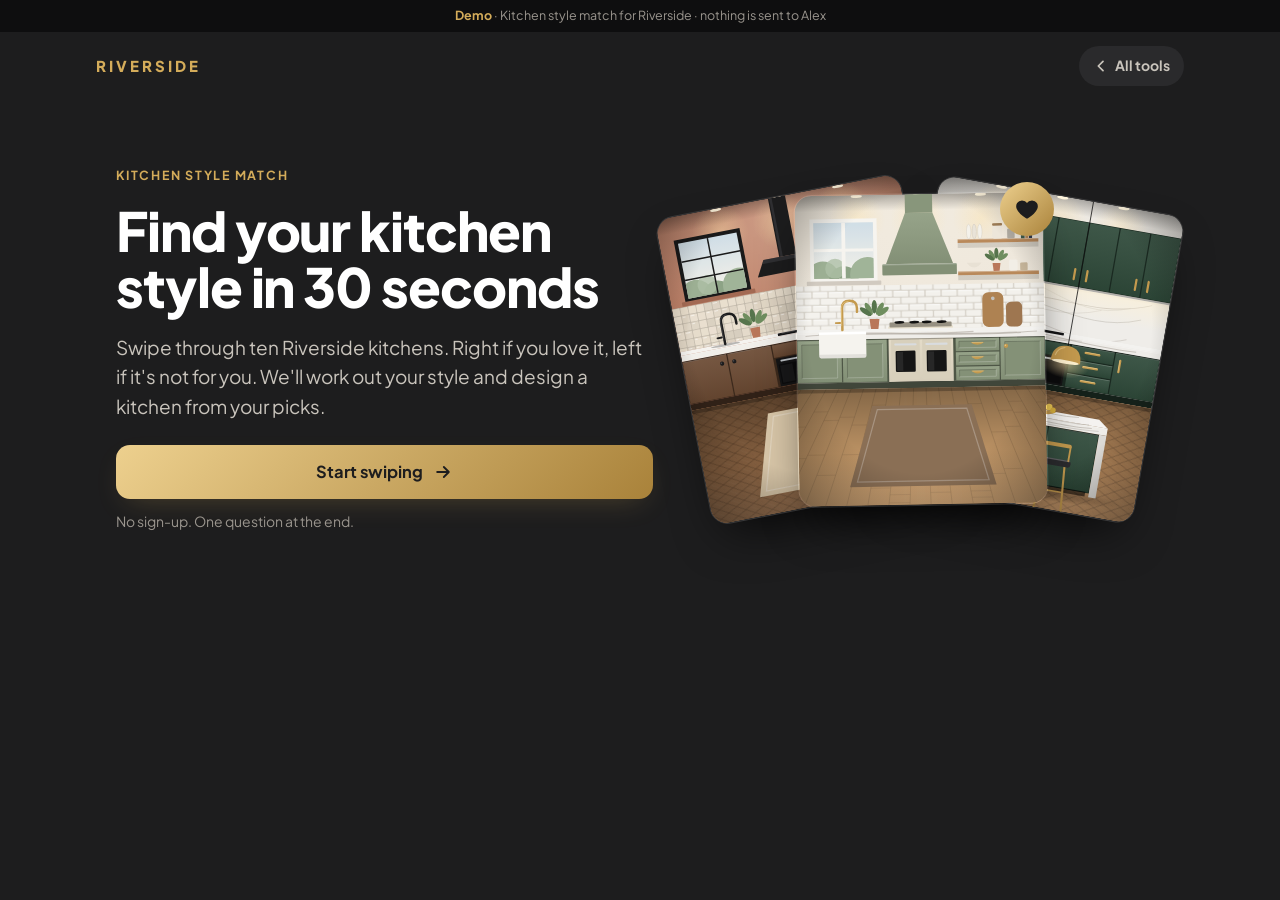
==== kitchen/index.html @ 4097a1e4 "Add Riverside playground: three demo tools - Kitchen style match: swipe ten illustrated kitchens, ge" ====
<!doctype html>
<html lang="en-GB">
<head>
<meta charset="utf-8">
<meta name="viewport" content="width=device-width,initial-scale=1,viewport-fit=cover">
<meta name="robots" content="noindex,nofollow">
<meta name="theme-color" content="#1D1D1E">
<title>Kitchen style match · Riverside</title>
<meta name="description" content="Swipe through ten Riverside kitchens and find your kitchen style in 30 seconds.">
<link rel="preconnect" href="https://fonts.googleapis.com">
<link rel="preconnect" href="https://fonts.gstatic.com" crossorigin>
<link rel="stylesheet" href="https://fonts.googleapis.com/css2?family=Plus+Jakarta+Sans:wght@400;500;600;700;800&display=swap">
<link rel="stylesheet" href="../assets/riverside.css">
<style>
/* Intro */
.k-intro{display:grid;gap:26px;align-items:center;padding:8px 16px 48px;max-width:1080px;margin:0 auto}
.k-intro-copy{display:flex;flex-direction:column;gap:6px}
.k-intro-copy .rv-btn{margin-top:18px}
.k-fan{position:relative;height:clamp(250px,62vw,420px);display:grid;place-items:center}
.k-fan .k-mini{position:absolute;width:clamp(150px,40vw,250px);aspect-ratio:4/5;border-radius:18px;overflow:hidden;box-shadow:0 24px 50px -18px rgba(0,0,0,.8);border:1px solid var(--rv-line)}
.k-fan .k-mini svg{width:100%;height:100%}
.k-fan .k-mini:nth-child(1){transform:translateX(-46%) rotate(-11deg);animation:k-float 6s ease-in-out infinite}
.k-fan .k-mini:nth-child(2){transform:translateX(46%) rotate(10deg);animation:k-float 6s -2s ease-in-out infinite}
.k-fan .k-mini:nth-child(3){transform:rotate(-1deg);z-index:2;animation:k-float 6s -4s ease-in-out infinite}
.k-fan .k-heart{position:absolute;z-index:3;right:calc(50% - clamp(75px,20vw,125px) - 8px);top:10%;width:54px;height:54px;border-radius:50%;display:grid;place-items:center;
  background:linear-gradient(135deg,var(--rv-gold-hi),var(--rv-gold-deep));color:var(--rv-on-gold);animation:rv-pulse 2.2s infinite}
@keyframes k-float{0%,100%{translate:0 0}50%{translate:0 -8px}}
@media (min-width:860px){.k-intro{grid-template-columns:1.05fr .95fr;padding-top:40px}.k-intro-copy{order:-1}.k-intro-copy .rv-btn{align-self:flex-start;min-width:240px}}

/* Swipe */
.k-swipe{display:flex;flex-direction:column;align-items:center;gap:14px;padding:4px 16px 28px}
.k-progress{width:var(--k-w);display:flex;align-items:center;gap:12px;font-size:14px;font-weight:700;color:var(--rv-ink)}
.k-bar{flex:1;height:6px;border-radius:99px;background:var(--rv-wash);overflow:hidden}
.k-bar i{display:block;height:100%;background:linear-gradient(90deg,var(--rv-gold-deep),var(--rv-gold-hi));border-radius:99px;transition:width .35s}
.k-undo{width:40px;height:40px;border-radius:50%;border:0;background:var(--rv-wash);color:var(--rv-body);display:grid;place-items:center;cursor:pointer}
.k-undo[disabled]{opacity:.35;cursor:default}
.k-stack{--k-w:min(380px,calc(100vw - 32px),calc((100vh - 330px) * .8));position:relative;width:var(--k-w);aspect-ratio:4/5;min-width:220px}
.k-swipe{--k-w:min(380px,calc(100vw - 32px),calc((100vh - 330px) * .8))}
.k-card{position:absolute;inset:0;border-radius:24px;overflow:hidden;background:#000;box-shadow:0 30px 60px -24px rgba(0,0,0,.85);border:1px solid var(--rv-line);
  touch-action:none;user-select:none;-webkit-user-select:none;cursor:grab;will-change:transform}
.k-card:active{cursor:grabbing}
.k-card.next{transform:scale(.94) translateY(14px);filter:brightness(.7);pointer-events:none}
.k-card .k-art,.k-card .k-art svg,.k-card .k-art img{width:100%;height:100%;object-fit:cover}
.k-cap{position:absolute;left:0;right:0;bottom:0;padding:60px 18px 18px;background:linear-gradient(180deg,rgba(15,15,16,0),rgba(15,15,16,.92) 55%);display:flex;flex-direction:column;gap:8px}
.k-cap h3{font-size:clamp(19px,5vw,23px)}
.k-cap .rv-row{gap:6px}
.k-cap .rv-chip{background:rgba(255,255,255,.12);color:#F2EEE8;font-size:12px;padding:4px 9px}
.k-stamp{position:absolute;top:22px;padding:7px 14px;border-radius:10px;font-weight:800;font-size:20px;letter-spacing:.06em;text-transform:uppercase;opacity:0;pointer-events:none;border:3px solid}
.k-stamp.love{left:18px;color:var(--rv-gold-hi);border-color:var(--rv-gold-hi);transform:rotate(-10deg);background:rgba(29,29,30,.55)}
.k-stamp.nope{right:18px;color:#F2EEE8;border-color:#F2EEE8;transform:rotate(10deg);background:rgba(29,29,30,.55)}
.k-actions{display:flex;gap:28px;align-items:center;justify-content:center}
.k-round{width:68px;height:68px;border-radius:50%;border:0;cursor:pointer;display:grid;place-items:center;transition:transform .15s;-webkit-tap-highlight-color:transparent}
.k-round:active{transform:scale(.92)}
.k-round.nope{background:var(--rv-wash);color:#F2EEE8;box-shadow:inset 0 0 0 1px var(--rv-line)}
.k-round.love{width:78px;height:78px;background:linear-gradient(135deg,var(--rv-gold-hi),var(--rv-gold-deep));color:var(--rv-on-gold);box-shadow:0 14px 30px -10px var(--rv-glow)}
.k-round svg{width:30px;height:30px}
.k-hint{text-align:center}

/* Building */
.k-build{display:flex;flex-direction:column;align-items:center;gap:22px;padding:40px 16px 60px;text-align:center}
.k-board{display:grid;grid-template-columns:repeat(3,minmax(0,1fr));gap:8px;width:min(360px,100%)}
.k-board div{aspect-ratio:4/5;border-radius:12px;overflow:hidden;animation:k-pop .5s cubic-bezier(.2,1.4,.4,1) both}
.k-board svg{width:100%;height:100%}
@keyframes k-pop{from{opacity:0;transform:translateY(40px) scale(.6) rotate(-6deg)}to{opacity:1;transform:none}}
.k-build-msg{font-weight:700;color:var(--rv-ink);font-size:18px;min-height:28px}

/* Result */
.k-result{padding:6px 16px 60px;max-width:1120px;margin:0 auto}
.k-res-grid{display:grid;grid-template-columns:minmax(0,1fr);gap:24px}
.k-hero{position:relative;border-radius:24px;overflow:hidden;border:1px solid var(--rv-line-gold);box-shadow:0 30px 70px -30px rgba(212,172,90,.35);aspect-ratio:4/5;max-height:72vh;margin:0 auto;width:100%}
.k-hero-art{position:absolute;inset:0;animation:k-wipe 1.4s cubic-bezier(.6,0,.2,1) both}
.k-hero-art svg{width:100%;height:100%}
.k-hero::after{content:"";position:absolute;top:0;bottom:0;width:3px;background:var(--rv-gold-hi);box-shadow:0 0 24px 6px rgba(237,208,142,.6);animation:k-sweep 1.4s cubic-bezier(.6,0,.2,1) both;pointer-events:none}
@keyframes k-wipe{from{clip-path:inset(0 100% 0 0)}to{clip-path:inset(0 0 0 0)}}
@keyframes k-sweep{from{left:0;opacity:1}90%{opacity:1}to{left:100%;opacity:0}}
.k-hero-tag{position:absolute;left:14px;top:14px;z-index:2;font-size:12.5px;font-weight:800;letter-spacing:.06em;color:var(--rv-on-gold);background:var(--rv-gold);padding:6px 11px;border-radius:999px}
.k-res-body{display:flex;flex-direction:column;gap:20px;min-width:0}
.k-res-body h1{margin:4px 0 0}
.k-twist{color:var(--rv-gold-hi);font-weight:700;font-size:17px;margin-top:-4px}
.k-match{display:flex;flex-direction:column;gap:10px}
.k-match-row{display:grid;grid-template-columns:minmax(0,1fr) 46px;gap:4px 12px;align-items:center;font-size:14.5px;font-weight:700;color:var(--rv-ink)}
.k-match-row span:last-child{text-align:right;color:var(--rv-gold-hi)}
.k-match-row .k-track{grid-column:1/-1;height:8px;border-radius:99px;background:var(--rv-wash);overflow:hidden}
.k-match-row .k-track i{display:block;height:100%;width:0;border-radius:99px;background:linear-gradient(90deg,var(--rv-gold-deep),var(--rv-gold-hi));transition:width 1s cubic-bezier(.2,.8,.2,1)}
.k-match-row:not(:first-child) .k-track i{background:#5A564F}
.k-dna{display:flex;flex-direction:column;gap:16px}
.k-swatches{display:grid;grid-template-columns:repeat(4,minmax(0,1fr));gap:8px}
.k-sw{display:flex;flex-direction:column;gap:6px;font-size:12.5px;font-weight:700;color:var(--rv-body);min-width:0}
.k-sw i{display:block;aspect-ratio:1;border-radius:14px;border:1px solid rgba(255,255,255,.18);box-shadow:inset 0 -10px 20px rgba(0,0,0,.15)}
.k-sw span{overflow-wrap:anywhere;line-height:1.25}
.k-spec{display:grid;gap:0;border-top:1px solid var(--rv-line)}
.k-spec div{display:grid;grid-template-columns:92px minmax(0,1fr);gap:12px;padding:11px 0;border-bottom:1px solid var(--rv-line);font-size:15px}
.k-spec b{color:var(--rv-muted);font-weight:700;font-size:13px;letter-spacing:.06em;text-transform:uppercase;padding-top:2px}
.k-spec span{color:var(--rv-ink);font-weight:600}
.k-loved{display:flex;gap:8px;overflow-x:auto;padding-bottom:4px;scrollbar-width:none}
.k-loved div{flex:none;width:72px;aspect-ratio:4/5;border-radius:10px;overflow:hidden;border:1px solid var(--rv-line)}
.k-loved svg{width:100%;height:100%}
.k-label{font-size:12.5px;font-weight:700;letter-spacing:.12em;text-transform:uppercase;color:var(--rv-muted)}
.k-size{display:flex;flex-direction:column;gap:14px;border-color:var(--rv-line-gold)}
.k-size .rv-tile{flex-direction:row;align-items:center;gap:12px}
.k-size .rv-tile svg{flex:none;width:38px;height:38px;color:var(--rv-gold)}
.k-size .rv-tile div{display:flex;flex-direction:column;min-width:0}
.k-price{display:flex;flex-direction:column;gap:6px;padding:16px;border-radius:16px;background:var(--rv-panel);animation:rv-in .45s both}
.k-price .rv-btn{margin-top:10px}
@media (min-width:900px){
  .k-res-grid{grid-template-columns:minmax(0,1fr) minmax(0,1fr);align-items:start;gap:40px}
  .k-hero{position:sticky;top:20px;max-height:none}
}
</style>
</head>
<body>
<div class="rv-demo"><b>Demo</b> · Kitchen style match for Riverside · nothing is sent to Alex</div>
<header class="rv-top" id="top"></header>
<main id="app" aria-live="polite"></main>
<p class="rv-sr" id="announce" aria-live="assertive"></p>
<script src="../assets/riverside.js"></script>
<script src="../assets/kitchen-art.js"></script>
<script src="app.js"></script>
</body>
</html>
---- assets/riverside.css ----
/* Riverside playground: shared look for every demo tool.
   Same family as the bathroom visualiser: Riverside black (#1D1D1E, the logo background)
   with Riverside Bathrooms & Interiors gold (#D4AC5A). */
:root{
  --rv-ink:#FFFFFF; --rv-body:#C9C4BC; --rv-muted:#9A958E;
  --rv-gold:#D4AC5A; --rv-gold-deep:#A9823A; --rv-gold-hi:#EDD08E; --rv-on-gold:#1D1D1E;
  --rv-char:#1D1D1E; --rv-panel:#151516; --rv-card:#242426; --rv-wash:#2A2A2C; --rv-raise:#323235;
  --rv-hover:#2F2B23; --rv-line:rgba(255,255,255,.12); --rv-line-gold:rgba(212,172,90,.45); --rv-glow:rgba(212,172,90,.3);
  --rv-ok:#3FA66B; --rv-amber:#E0A33A; --rv-copper:#E2704F; --rv-err:#FF8A80;
  --rv-radius:22px;
  color-scheme:dark;
}
*,*::before,*::after{box-sizing:border-box}
html{-webkit-text-size-adjust:100%;background:var(--rv-char)}
body{margin:0;min-height:100vh;background:var(--rv-char);color:var(--rv-body);
  font:400 17px/1.55 "Plus Jakarta Sans",system-ui,-apple-system,"Segoe UI",Roboto,sans-serif;
  -webkit-font-smoothing:antialiased;overflow-x:hidden}
img,svg{display:block;max-width:100%}
button,input{font:inherit;color:inherit}
a{color:var(--rv-gold)}
:focus-visible{outline:2px solid var(--rv-gold-hi);outline-offset:3px;border-radius:8px}
[hidden]{display:none!important}
.rv-sr{position:absolute!important;width:1px;height:1px;overflow:hidden;clip:rect(0 0 0 0);white-space:nowrap}

/* Demo strip and header */
.rv-demo{background:#0E0E0F;color:var(--rv-muted);font-size:12.5px;line-height:1.4;text-align:center;padding:7px 16px}
.rv-demo b{color:var(--rv-gold);font-weight:700}
.rv-top{display:flex;align-items:center;justify-content:space-between;gap:12px;padding:14px 16px;max-width:1120px;margin:0 auto}
.rv-brand{display:flex;align-items:center;gap:10px;text-decoration:none;min-width:0}
.rv-logo{height:40px;width:auto;filter:url(#rv-gold)}
.rv-wordmark{font-weight:800;letter-spacing:.2em;color:var(--rv-gold);font-size:15px;white-space:nowrap}
.rv-back{display:inline-flex;align-items:center;gap:6px;font-size:14px;font-weight:700;color:var(--rv-body);text-decoration:none;
  padding:9px 14px;border-radius:999px;background:var(--rv-wash);white-space:nowrap;min-height:40px}
.rv-back:hover{color:var(--rv-ink)}
.rv-wrap{max-width:1120px;margin:0 auto;padding:0 16px}
.rv-narrow{max-width:620px;margin:0 auto;padding:0 16px}

/* Type */
.rv-eyebrow{display:inline-block;font-size:12.5px;font-weight:700;letter-spacing:.14em;text-transform:uppercase;color:var(--rv-gold)}
h1{font-size:clamp(31px,6.4vw,54px);line-height:1.05;letter-spacing:-.02em;color:var(--rv-ink);margin:10px 0 12px;font-weight:800;text-wrap:balance}
h2{font-size:clamp(23px,4.2vw,32px);line-height:1.15;letter-spacing:-.01em;color:var(--rv-ink);margin:0;font-weight:800;text-wrap:balance}
h3{font-size:18px;line-height:1.3;color:var(--rv-ink);margin:0;font-weight:700}
p{margin:0}
.rv-lead{font-size:clamp(16px,2.3vw,19px);color:var(--rv-body);max-width:560px;text-wrap:pretty}
.rv-small{font-size:14px;color:var(--rv-muted)}
.rv-gold{color:var(--rv-gold)}

/* Buttons */
.rv-btn{display:inline-flex;align-items:center;justify-content:center;gap:10px;border:0;cursor:pointer;text-decoration:none;
  font-weight:700;font-size:16.5px;line-height:1.1;padding:16px 26px;min-height:54px;border-radius:14px;
  background:linear-gradient(135deg,var(--rv-gold-hi),var(--rv-gold-deep));color:var(--rv-on-gold);
  box-shadow:0 10px 30px -12px var(--rv-glow);transition:transform .15s,box-shadow .15s,filter .15s;-webkit-tap-highlight-color:transparent}
.rv-btn:hover{filter:brightness(1.06);box-shadow:0 14px 34px -12px rgba(212,172,90,.55)}
.rv-btn:active{transform:scale(.98)}
.rv-btn.ghost{background:var(--rv-wash);color:var(--rv-ink);box-shadow:inset 0 0 0 1px var(--rv-line)}
.rv-btn.ghost:hover{box-shadow:inset 0 0 0 1px var(--rv-line-gold)}
.rv-btn.block{width:100%}
.rv-btn[disabled]{opacity:.45;cursor:not-allowed;filter:none}
.rv-btn svg{width:20px;height:20px;flex:none}
.rv-link{background:none;border:0;color:var(--rv-body);text-decoration:underline;text-underline-offset:3px;cursor:pointer;font-weight:600;padding:10px 6px;font-size:15px}
.rv-link:hover{color:var(--rv-ink)}

/* Cards, tiles, chips */
.rv-card{background:var(--rv-card);border:1px solid var(--rv-line);border-radius:var(--rv-radius);padding:clamp(18px,4vw,28px)}
.rv-tiles{display:grid;grid-template-columns:repeat(2,minmax(0,1fr));gap:10px}
.rv-tile{appearance:none;border:1px solid var(--rv-line);background:var(--rv-wash);border-radius:16px;padding:14px;text-align:left;cursor:pointer;
  display:flex;flex-direction:column;gap:3px;color:var(--rv-ink);min-height:44px;transition:border-color .15s,background .15s,transform .15s;-webkit-tap-highlight-color:transparent}
.rv-tile:hover{border-color:var(--rv-line-gold)}
.rv-tile:active{transform:scale(.98)}
.rv-tile b{font-size:16px}
.rv-tile small{color:var(--rv-muted);font-size:13.5px;line-height:1.35}
.rv-tile[aria-pressed="true"]{border-color:var(--rv-gold);box-shadow:inset 0 0 0 1px var(--rv-gold);background:var(--rv-hover)}
.rv-chip{display:inline-flex;align-items:center;gap:6px;font-size:13px;font-weight:700;padding:5px 11px;border-radius:999px;background:var(--rv-wash);color:var(--rv-body);white-space:nowrap}
.rv-chip.gold{background:rgba(212,172,90,.16);color:var(--rv-gold-hi)}
.rv-price{font-size:clamp(27px,5.4vw,36px);font-weight:800;color:var(--rv-ink);letter-spacing:-.01em;line-height:1.1}
.rv-divider{height:1px;background:var(--rv-line);border:0;margin:0}

/* Screens fade in */
.rv-screen{animation:rv-in .45s cubic-bezier(.2,.8,.2,1) both}
@keyframes rv-in{from{opacity:0;transform:translateY(14px)}to{opacity:1;transform:none}}
@keyframes rv-up{from{transform:translateY(40px);opacity:0}to{transform:none;opacity:1}}
@keyframes rv-pulse{0%{box-shadow:0 0 0 0 rgba(212,172,90,.55)}70%{box-shadow:0 0 0 14px rgba(212,172,90,0)}100%{box-shadow:0 0 0 0 rgba(212,172,90,0)}}

/* Bottom sheet (details form and what Alex receives) */
.rv-sheet{position:fixed;inset:0;z-index:60;display:flex;align-items:flex-end;justify-content:center;background:rgba(0,0,0,.62);
  -webkit-backdrop-filter:blur(4px);backdrop-filter:blur(4px)}
.rv-sheet-panel{position:relative;width:min(600px,100%);max-height:94vh;overflow:auto;overscroll-behavior:contain;background:var(--rv-card);
  border-radius:24px 24px 0 0;padding:22px 18px calc(24px + env(safe-area-inset-bottom));animation:rv-up .35s cubic-bezier(.2,.8,.2,1);
  display:flex;flex-direction:column;gap:18px}
.rv-sheet-panel>*{flex-shrink:0}
.rv-sheet-close{position:absolute;top:12px;right:12px;width:44px;height:44px;border-radius:50%;border:0;background:var(--rv-wash);cursor:pointer;display:grid;place-items:center}
.rv-sheet-close svg{width:18px;height:18px}
@media (min-width:700px){.rv-sheet{align-items:center;padding:20px}.rv-sheet-panel{border-radius:24px;padding:28px}}
.rv-recap{display:flex;flex-wrap:wrap;gap:8px}
.rv-form{display:flex;flex-direction:column;gap:12px}
.rv-field{display:flex;flex-direction:column;gap:6px}
.rv-field label{font-size:14px;font-weight:700;color:var(--rv-ink)}
.rv-field input{width:100%;font-size:16px;padding:14px 15px;border-radius:12px;border:1px solid var(--rv-line);background:#1A1A1B;color:var(--rv-ink);min-height:50px}
.rv-field input:focus{outline:none;border-color:var(--rv-gold);box-shadow:0 0 0 3px rgba(212,172,90,.2)}
.rv-field .rv-err{font-size:13.5px;color:var(--rv-err);min-height:0}
.rv-row{display:flex;flex-wrap:wrap;gap:10px;align-items:center}
.rv-row.split{justify-content:space-between}

/* What Alex receives */
.rv-thanks{display:flex;flex-direction:column;gap:8px;text-align:center;align-items:center;padding-top:8px}
.rv-tick{width:58px;height:58px;border-radius:50%;display:grid;place-items:center;background:linear-gradient(135deg,var(--rv-gold-hi),var(--rv-gold-deep));color:var(--rv-on-gold);animation:rv-pulse 1.6s 2}
.rv-tick svg{width:28px;height:28px}
.rv-pack-head{display:flex;flex-direction:column;gap:4px}
.rv-wa{background:#0B141A;border-radius:18px;padding:12px;display:flex;flex-direction:column;gap:8px}
.rv-wa-top{display:flex;align-items:center;gap:10px;color:#E9EDEF;font-size:14px;font-weight:700}
.rv-wa-av{width:32px;height:32px;border-radius:50%;background:var(--rv-char);display:grid;place-items:center;color:var(--rv-gold);font-weight:800;font-size:13px;border:1px solid var(--rv-line-gold)}
.rv-wa-bubble{align-self:flex-end;max-width:92%;background:#005C4B;color:#E9EDEF;border-radius:12px 4px 12px 12px;padding:9px 11px 6px;font-size:14.5px;line-height:1.45;white-space:pre-wrap;overflow-wrap:anywhere}
.rv-wa-time{display:block;text-align:right;font-size:11px;color:rgba(233,237,239,.6);margin-top:2px}
.rv-pack{border-radius:18px;overflow:hidden;border:1px solid var(--rv-line-gold);background:var(--rv-panel)}
.rv-pack-bar{background:linear-gradient(135deg,var(--rv-gold-hi),var(--rv-gold-deep));color:var(--rv-on-gold);padding:12px 16px;display:flex;justify-content:space-between;gap:10px;align-items:center;font-weight:800;font-size:15px}
.rv-pack-bar span{font-size:12px;font-weight:700;opacity:.8;white-space:nowrap}
.rv-pack-body{padding:16px;display:flex;flex-direction:column;gap:16px}
.rv-pack-grid{display:grid;grid-template-columns:repeat(2,minmax(0,1fr));gap:12px 16px}
.rv-pack-grid div{display:flex;flex-direction:column;gap:1px;min-width:0}
.rv-pack-grid b{font-size:11.5px;letter-spacing:.08em;text-transform:uppercase;color:var(--rv-muted);font-weight:700}
.rv-pack-grid span{font-size:15.5px;font-weight:700;color:var(--rv-ink);overflow-wrap:anywhere}
.rv-pack-list{list-style:none;margin:0;padding:0;display:flex;flex-direction:column;gap:8px}
.rv-pack-list li{display:flex;gap:10px;align-items:flex-start;font-size:15px;color:var(--rv-body)}
.rv-pack-list li::before{content:"";flex:none;width:18px;height:18px;margin-top:2px;border-radius:50%;
  background:var(--rv-gold) url("data:image/svg+xml,%3Csvg xmlns='http://www.w3.org/2000/svg' viewBox='0 0 24 24' fill='none' stroke='%231D1D1E' stroke-width='3.2' stroke-linecap='round' stroke-linejoin='round'%3E%3Cpath d='M5 12.5l4.5 4.5L19 7.5'/%3E%3C/svg%3E") center/12px no-repeat}
.rv-pack-label{font-size:12px;letter-spacing:.12em;text-transform:uppercase;color:var(--rv-gold);font-weight:700}
.rv-saving{display:flex;flex-direction:column;gap:2px;padding:12px 14px;border-radius:14px;background:rgba(63,166,107,.12);color:#BFE5CD;font-size:14px;font-weight:600;line-height:1.4}
.rv-saving small{font-size:11.5px;letter-spacing:.1em;text-transform:uppercase;font-weight:700;color:#8FD3AA}
.rv-saving b{color:#FFFFFF;font-size:21px;font-weight:800}

/* Toast */
.rv-toast{position:fixed;left:50%;bottom:calc(20px + env(safe-area-inset-bottom));transform:translateX(-50%);z-index:80;max-width:calc(100% - 32px);
  background:var(--rv-ink);color:var(--rv-char);font-weight:700;font-size:15px;padding:12px 18px;border-radius:999px;box-shadow:0 12px 30px rgba(0,0,0,.4);
  animation:rv-up .3s cubic-bezier(.2,.8,.2,1)}

/* Confetti canvas */
.rv-confetti{position:fixed;inset:0;pointer-events:none;z-index:90}

@media (prefers-reduced-motion:reduce){
  *,*::before,*::after{animation-duration:.01ms!important;animation-iteration-count:1!important;transition-duration:.01ms!important;scroll-behavior:auto!important}
}
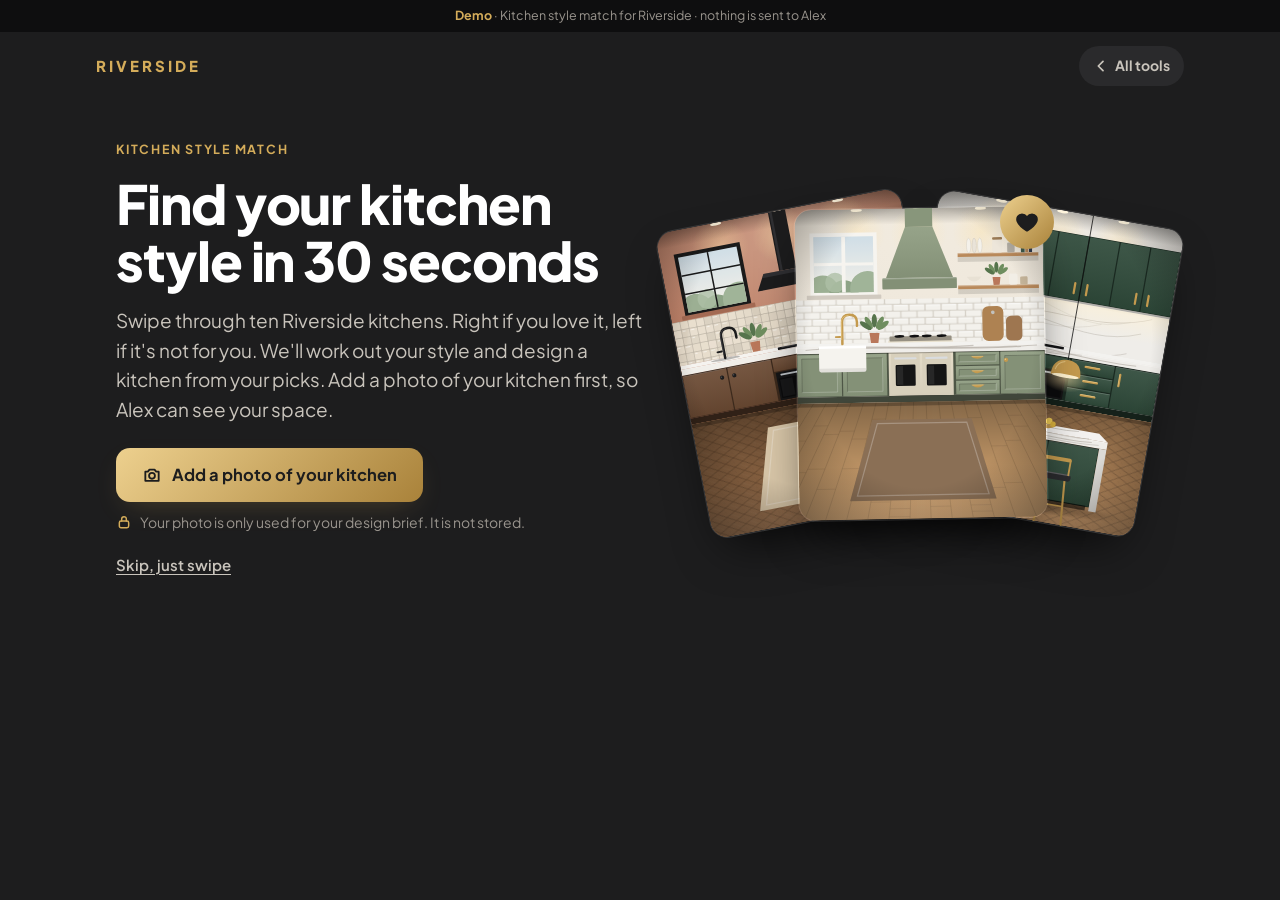
==== commit e22c2dae: "Work in progress: 3D house and photo-first kitchen (agents still building) Snapshot of the build age" ====
--- a/kitchen/index.html
+++ b/kitchen/index.html
@@ -6,7 +6,7 @@
 <meta name="robots" content="noindex,nofollow">
 <meta name="theme-color" content="#1D1D1E">
 <title>Kitchen style match · Riverside</title>
-<meta name="description" content="Swipe through ten Riverside kitchens and find your kitchen style in 30 seconds.">
+<meta name="description" content="Add a photo of your kitchen, swipe through ten Riverside kitchens and find your kitchen style in 30 seconds.">
 <link rel="preconnect" href="https://fonts.googleapis.com">
 <link rel="preconnect" href="https://fonts.gstatic.com" crossorigin>
 <link rel="stylesheet" href="https://fonts.googleapis.com/css2?family=Plus+Jakarta+Sans:wght@400;500;600;700;800&display=swap">
@@ -15,7 +15,12 @@
 /* Intro */
 .k-intro{display:grid;gap:26px;align-items:center;padding:8px 16px 48px;max-width:1080px;margin:0 auto}
 .k-intro-copy{display:flex;flex-direction:column;gap:6px}
-.k-intro-copy .rv-btn{margin-top:18px}
+.k-intro-actions{display:flex;flex-direction:column;gap:10px;margin-top:18px}
+.k-safe{display:flex;gap:8px;align-items:flex-start;font-size:14px;line-height:1.45;color:var(--rv-muted)}
+.k-safe svg{flex:none;margin-top:2px;color:var(--rv-gold)}
+.k-skip{align-self:flex-start;padding:8px 0;min-height:44px}
+.k-photo-err{font-size:14px;color:var(--rv-err)}
+.k-photo-err:empty{display:none}
 .k-fan{position:relative;height:clamp(250px,62vw,420px);display:grid;place-items:center}
 .k-fan .k-mini{position:absolute;width:clamp(150px,40vw,250px);aspect-ratio:4/5;border-radius:18px;overflow:hidden;box-shadow:0 24px 50px -18px rgba(0,0,0,.8);border:1px solid var(--rv-line)}
 .k-fan .k-mini svg{width:100%;height:100%}
@@ -25,7 +30,54 @@
 .k-fan .k-heart{position:absolute;z-index:3;right:calc(50% - clamp(75px,20vw,125px) - 8px);top:10%;width:54px;height:54px;border-radius:50%;display:grid;place-items:center;
   background:linear-gradient(135deg,var(--rv-gold-hi),var(--rv-gold-deep));color:var(--rv-on-gold);animation:rv-pulse 2.2s infinite}
 @keyframes k-float{0%,100%{translate:0 0}50%{translate:0 -8px}}
-@media (min-width:860px){.k-intro{grid-template-columns:1.05fr .95fr;padding-top:40px}.k-intro-copy{order:-1}.k-intro-copy .rv-btn{align-self:flex-start;min-width:240px}}
+@media (min-width:860px){.k-intro{grid-template-columns:1.05fr .95fr;padding-top:40px}.k-intro-copy{order:-1}.k-intro-actions .rv-btn{align-self:flex-start;width:auto;min-width:300px}}
+
+/* Photo added */
+.k-got{display:flex;flex-direction:column;align-items:center;gap:22px;padding:24px 16px 60px;text-align:center;cursor:pointer}
+.k-got-frame{position:relative;width:min(100%,460px,calc(50vh * var(--ar)));aspect-ratio:var(--ar);border-radius:22px;overflow:hidden;border:1px solid var(--rv-line-gold);
+  box-shadow:0 30px 70px -30px rgba(212,172,90,.4);animation:k-pop .55s cubic-bezier(.2,1.4,.4,1) both}
+.k-got-frame img{width:100%;height:100%;object-fit:cover}
+.k-got-tick{position:absolute;right:12px;top:12px;width:48px;height:48px;border-radius:50%;display:grid;place-items:center;color:var(--rv-on-gold);
+  background:linear-gradient(135deg,var(--rv-gold-hi),var(--rv-gold-deep));animation:k-pop .45s .3s cubic-bezier(.2,1.4,.4,1) both,rv-pulse 1.6s .8s 2}
+.k-got h1{font-size:clamp(25px,5.6vw,36px);max-width:15em;margin:0}
+
+/* Their photo being read: slow gold scan */
+.k-scan{--ar:4/3;position:relative;width:min(100%,calc(46vh * var(--ar)));aspect-ratio:var(--ar);border-radius:22px;overflow:hidden;background:#000;
+  border:1px solid var(--rv-line-gold);box-shadow:0 30px 70px -30px rgba(212,172,90,.4)}
+.k-scan img{position:absolute;inset:0;width:100%;height:100%;object-fit:cover;filter:saturate(.75) brightness(.72)}
+.k-scan::before{content:"";position:absolute;inset:0;background:radial-gradient(120% 90% at 50% 40%,rgba(212,172,90,0) 40%,rgba(212,172,90,.16));animation:k-breathe 3.2s ease-in-out infinite}
+.k-scan-band{position:absolute;left:0;right:0;top:0;height:40%;pointer-events:none;
+  background:linear-gradient(180deg,rgba(237,208,142,0),rgba(237,208,142,.08) 55%,rgba(237,208,142,.34) 94%,rgba(255,242,208,.9));
+  animation:k-scan 4.4s cubic-bezier(.45,0,.55,1) infinite}
+.k-scan-band::after{content:"";position:absolute;left:0;right:0;bottom:0;height:2px;background:#FFF3D6;box-shadow:0 0 18px 4px rgba(237,208,142,.75)}
+.k-scan-corners i{position:absolute;width:26px;height:26px;border:2.5px solid var(--rv-gold-hi);opacity:.95}
+.k-scan-corners i:nth-child(1){left:12px;top:12px;border-right:0;border-bottom:0;border-top-left-radius:9px}
+.k-scan-corners i:nth-child(2){right:12px;top:12px;border-left:0;border-bottom:0;border-top-right-radius:9px}
+.k-scan-corners i:nth-child(3){left:12px;bottom:12px;border-right:0;border-top:0;border-bottom-left-radius:9px}
+.k-scan-corners i:nth-child(4){right:12px;bottom:12px;border-left:0;border-top:0;border-bottom-right-radius:9px}
+@keyframes k-scan{from{transform:translateY(-100%)}to{transform:translateY(172%)}}
+@keyframes k-breathe{0%,100%{opacity:.5}50%{opacity:1}}
+.k-msg.in{animation:k-msg .5s cubic-bezier(.2,.8,.2,1) both}
+@keyframes k-msg{from{opacity:0;transform:translateY(8px)}to{opacity:1;transform:none}}
+
+/* Waiting for the engine */
+.k-wait{display:grid;gap:22px;padding:8px 16px 48px;max-width:1120px;margin:0 auto}
+.k-wait-photo{display:flex;justify-content:center;min-width:0}
+.k-wait-copy{display:flex;flex-direction:column;gap:10px;align-items:center;text-align:center;min-width:0}
+.k-wait-msg{font-size:clamp(21px,5vw,28px);line-height:1.2;font-weight:800;color:var(--rv-ink);min-height:1.25em}
+.k-wait-bar{width:min(320px,100%);height:6px;border-radius:99px;background:var(--rv-wash);overflow:hidden}
+.k-wait-bar i{display:block;height:100%;width:0;border-radius:99px;background:linear-gradient(90deg,var(--rv-gold-deep),var(--rv-gold-hi));transition:width .45s linear}
+.k-wait-loved{display:flex;flex-direction:column;gap:10px;align-items:center;width:100%;margin-top:12px}
+.k-wait-board{display:flex;flex-wrap:wrap;justify-content:center;gap:6px;width:min(400px,100%)}
+.k-wait-board div{flex:none;width:calc((100% - 24px) / 5);aspect-ratio:4/5;border-radius:10px;overflow:hidden;border:1px solid var(--rv-line);animation:k-pop .5s cubic-bezier(.2,1.4,.4,1) both}
+.k-wait-board svg{width:100%;height:100%}
+@media (min-width:860px){
+  .k-wait{grid-template-columns:minmax(0,1.25fr) minmax(0,.75fr);align-items:center;gap:44px;padding-top:30px}
+  .k-wait .k-scan{width:min(100%,calc(66vh * var(--ar)))}
+  .k-wait-copy,.k-wait-loved{align-items:flex-start;text-align:left}
+  .k-wait-board{justify-content:flex-start;width:100%}
+  .k-wait-board div{width:calc((100% - 18px) / 4)}
+}
 
 /* Swipe */
 .k-swipe{display:flex;flex-direction:column;align-items:center;gap:14px;padding:4px 16px 28px}
@@ -67,13 +119,49 @@
 /* Result */
 .k-result{padding:6px 16px 60px;max-width:1120px;margin:0 auto}
 .k-res-grid{display:grid;grid-template-columns:minmax(0,1fr);gap:24px}
+.k-hero-col{display:flex;flex-direction:column;gap:12px;min-width:0}
 .k-hero{position:relative;border-radius:24px;overflow:hidden;border:1px solid var(--rv-line-gold);box-shadow:0 30px 70px -30px rgba(212,172,90,.35);aspect-ratio:4/5;max-height:72vh;margin:0 auto;width:100%}
 .k-hero-art{position:absolute;inset:0;animation:k-wipe 1.4s cubic-bezier(.6,0,.2,1) both}
 .k-hero-art svg{width:100%;height:100%}
 .k-hero::after{content:"";position:absolute;top:0;bottom:0;width:3px;background:var(--rv-gold-hi);box-shadow:0 0 24px 6px rgba(237,208,142,.6);animation:k-sweep 1.4s cubic-bezier(.6,0,.2,1) both;pointer-events:none}
 @keyframes k-wipe{from{clip-path:inset(0 100% 0 0)}to{clip-path:inset(0 0 0 0)}}
 @keyframes k-sweep{from{left:0;opacity:1}90%{opacity:1}to{left:100%;opacity:0}}
-.k-hero-tag{position:absolute;left:14px;top:14px;z-index:2;font-size:12.5px;font-weight:800;letter-spacing:.06em;color:var(--rv-on-gold);background:var(--rv-gold);padding:6px 11px;border-radius:999px}
+.k-hero-tag{position:absolute;left:14px;top:14px;z-index:4;font-size:12.5px;font-weight:800;letter-spacing:.06em;color:var(--rv-on-gold);background:var(--rv-gold);padding:6px 11px;border-radius:999px;transition:background .2s,color .2s}
+.k-hero.seen .k-hero-art,.k-hero.seen .k-after{animation:none}
+.k-hero.seen::after{display:none}
+/* Their kitchen redesigned, with their photo underneath for press and hold */
+.k-hero.k-ai{aspect-ratio:var(--ar);background:#000}
+.k-ai>img{position:absolute;inset:0;width:100%;height:100%;object-fit:cover;-webkit-user-select:none;user-select:none}
+.k-ai .k-after{animation:k-wipe 1.5s .35s cubic-bezier(.6,0,.2,1) both;transition:opacity .22s}
+.k-ai::after{animation-delay:.35s;animation-duration:1.5s;z-index:3}
+.k-ai.holding .k-after{opacity:0}
+.k-ai.holding .k-hero-tag{background:rgba(21,21,22,.82);color:#FFFFFF}
+.k-hold{position:absolute;left:50%;bottom:14px;z-index:4;transform:translateX(-50%);display:inline-flex;align-items:center;gap:8px;max-width:calc(100% - 28px);
+  min-height:46px;padding:11px 18px;border-radius:999px;border:1px solid rgba(255,255,255,.24);background:rgba(21,21,22,.74);color:#FFFFFF;
+  -webkit-backdrop-filter:blur(8px);backdrop-filter:blur(8px);font-weight:700;font-size:14.5px;white-space:nowrap;cursor:pointer;
+  -webkit-user-select:none;user-select:none;-webkit-touch-callout:none;touch-action:manipulation;-webkit-tap-highlight-color:transparent;transition:background .2s,color .2s,transform .15s}
+.k-hold svg{flex:none}
+.k-hold span{overflow:hidden;text-overflow:ellipsis}
+.k-ai.holding .k-hold{background:var(--rv-gold);color:var(--rv-on-gold);border-color:var(--rv-gold);transform:translateX(-50%) scale(.97)}
+.k-working::after{display:none}
+.k-working .k-scan{position:absolute;inset:0;width:auto;border:0;border-radius:0;box-shadow:none;aspect-ratio:auto}
+.k-working-msg{position:absolute;left:50%;bottom:16px;z-index:4;transform:translateX(-50%);max-width:calc(100% - 28px);padding:9px 16px;border-radius:999px;
+  background:rgba(21,21,22,.74);-webkit-backdrop-filter:blur(8px);backdrop-filter:blur(8px);color:#FFFFFF;font-weight:700;font-size:15px;white-space:nowrap}
+.k-working-msg.in{animation:k-msg-c .5s cubic-bezier(.2,.8,.2,1) both}
+@keyframes k-msg-c{from{opacity:0;transform:translate(-50%,8px)}to{opacity:1;transform:translateX(-50%)}}
+.k-tabs{display:flex;gap:4px;padding:4px;border-radius:999px;background:var(--rv-wash);align-self:center;max-width:100%}
+.k-tabs button{appearance:none;border:0;background:none;color:var(--rv-body);font-weight:700;font-size:14.5px;padding:9px 18px;min-height:42px;border-radius:999px;cursor:pointer;white-space:nowrap}
+.k-tabs button[aria-selected="true"]{background:var(--rv-raise);color:var(--rv-gold-hi);box-shadow:inset 0 0 0 1px var(--rv-line-gold)}
+.k-hero-cap{font-size:13.5px;line-height:1.45;color:var(--rv-muted);text-align:center;max-width:440px;align-self:center}
+/* Their photo next to the illustrated design */
+.k-today{position:absolute;right:12px;bottom:12px;z-index:4;width:min(36%,180px);margin:0;border-radius:12px;overflow:hidden;background:#000;
+  border:2px solid rgba(255,255,255,.88);box-shadow:0 14px 30px -8px rgba(0,0,0,.75);animation:k-pop .5s 1.45s cubic-bezier(.2,1.4,.4,1) both}
+.k-today img{width:100%;object-fit:cover}
+.k-today figcaption{position:absolute;left:0;right:0;bottom:0;padding:16px 8px 6px;font-size:11.5px;font-weight:800;line-height:1.2;color:#FFFFFF;background:linear-gradient(rgba(0,0,0,0),rgba(0,0,0,.8))}
+.k-note{display:flex;flex-wrap:wrap;align-items:center;gap:2px 12px;padding:12px 14px;border-radius:14px;background:var(--rv-panel);border:1px solid var(--rv-line);
+  font-size:14.5px;line-height:1.45;color:var(--rv-body)}
+.k-note .rv-link{padding:6px 0;font-size:14.5px;color:var(--rv-gold-hi)}
+.k-note .rv-link[disabled]{opacity:.6;cursor:default}
 .k-res-body{display:flex;flex-direction:column;gap:20px;min-width:0}
 .k-res-body h1{margin:4px 0 0}
 .k-twist{color:var(--rv-gold-hi);font-weight:700;font-size:17px;margin-top:-4px}
@@ -102,9 +190,26 @@
 .k-size .rv-tile div{display:flex;flex-direction:column;min-width:0}
 .k-price{display:flex;flex-direction:column;gap:6px;padding:16px;border-radius:16px;background:var(--rv-panel);animation:rv-in .45s both}
 .k-price .rv-btn{margin-top:10px}
+/* What Alex receives */
+.k-pack-pair{display:grid;grid-template-columns:repeat(2,minmax(0,1fr));gap:12px;align-items:start}
+.k-pack-cell{display:flex;flex-direction:column;gap:8px;min-width:0}
+.k-pack-fig{border-radius:12px;overflow:hidden;border:1px solid var(--rv-line-gold);background:#000}
+.k-pack-fig img,.k-pack-fig svg{width:100%;height:100%;object-fit:cover}
+.k-pack-grid{display:grid;grid-template-columns:minmax(0,1fr) minmax(0,1fr);gap:12px;align-items:start}
+.k-pack-dna{display:flex;flex-direction:column;gap:10px;min-width:0}
+.k-pack-pal{display:grid;grid-template-columns:repeat(2,minmax(0,1fr));gap:6px}
+.k-pack-pair+.k-pack-dna .k-pack-pal{grid-template-columns:repeat(4,minmax(0,1fr))}
+.k-pack-pal div{display:flex;align-items:center;gap:6px;font-size:12.5px;font-weight:700;min-width:0}
+.k-pack-pal i{flex:none;width:18px;height:18px;border-radius:5px;border:1px solid rgba(255,255,255,.2)}
+.k-pack-pal span{overflow-wrap:anywhere}
+.k-pack-row{font-size:13px;line-height:1.35}
+.k-pack-row b{color:var(--rv-muted)}
+.k-pack-row span{color:var(--rv-ink)}
 @media (min-width:900px){
   .k-res-grid{grid-template-columns:minmax(0,1fr) minmax(0,1fr);align-items:start;gap:40px}
-  .k-hero{position:sticky;top:20px;max-height:none}
+  .k-hero-col{position:sticky;top:20px}
+  .k-hero{max-height:none}
+  .k-hero.k-ai{max-height:calc(100vh - 190px)}
 }
 </style>
 </head>
@@ -113,8 +218,11 @@
 <header class="rv-top" id="top"></header>
 <main id="app" aria-live="polite"></main>
 <p class="rv-sr" id="announce" aria-live="assertive"></p>
+<input class="rv-sr" type="file" accept="image/*" id="photo-input" tabindex="-1" aria-hidden="true">
 <script src="../assets/riverside.js"></script>
 <script src="../assets/kitchen-art.js"></script>
+<script src="config.js"></script>
+<script src="engine.js"></script>
 <script src="app.js"></script>
 </body>
 </html>
